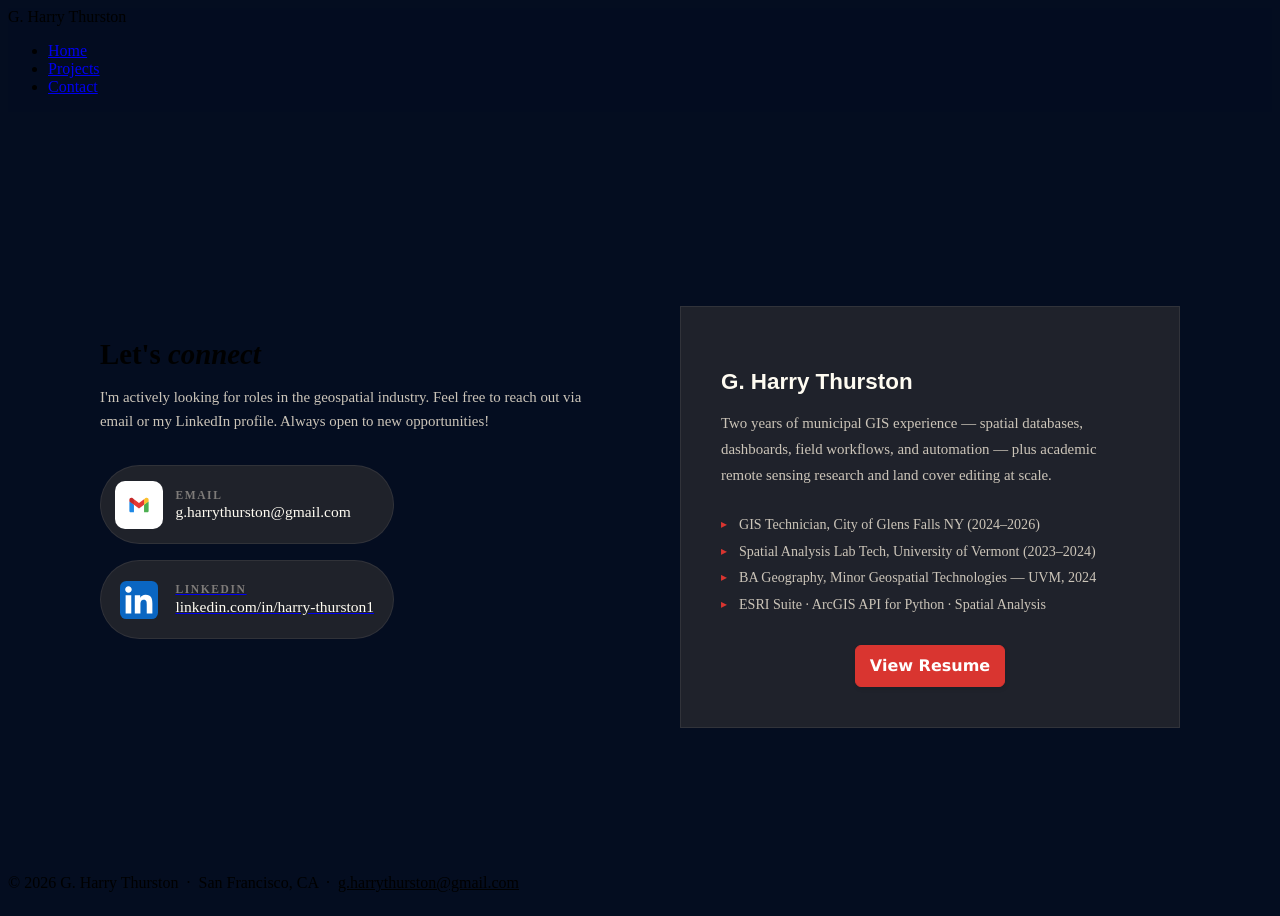
==== contact.html @ 18547f68 "Add files via upload" ====
<!DOCTYPE html>
<html lang="en">
<head>
  <meta charset="UTF-8" />
  <meta name="viewport" content="width=device-width, initial-scale=1.0" />
  <title>Links | G. Harry Thurston</title>
  <link rel="stylesheet" href="styles.css" />
  <style>
    /* ── Theme (matches home page) ───────────────────────────── */
    :root {
      --bg:        #252422;
      --surface:   #403d39;
      --card:      rgba(64,61,57,0.45);
      --white:     #fffcf2;
      --muted-hi:  #ccc5b9;
      --muted:     rgba(204,197,185,0.55);
      --teal:      #D93530;
      --border:    rgba(204,197,185,0.1);
      --border-hi: rgba(217,53,48,0.45);
      --shadow-md: 0 8px 32px rgba(0,0,0,0.45);
    }
    body { background: #040d20; min-height: 100vh; display: flex; flex-direction: column; }
    nav  { background: rgba(4,13,32,0.92); }
    #links-section { flex: 1; display: flex; align-items: center; }

    /* ── Page Header ──────────────────────────────────────────── */
    #page-header {
      padding: 10rem 2rem 5rem;
      border-bottom: 1px solid var(--border);
      position: relative; overflow: hidden;
    }
    .page-header-inner {
      position: relative; z-index: 1;
      max-width: 1080px; margin: 0 auto;
    }

    /* ── Main Content ─────────────────────────────────────────── */
    #links-section {
      padding: 5rem 2rem 1rem;
    }
    .links-layout {
      max-width: 1080px; margin: 0 auto;
      display: grid; grid-template-columns: 1fr 1fr;
      gap: 5rem; align-items: start;
    }

    /* ── Contact Cards ────────────────────────────────────────── */
    .contact-stack { display: flex; flex-direction: column; gap: 1rem; width: fit-content; align-items: stretch; }

    .contact-card {
      display: inline-flex; align-items: center; gap: 0.75rem;
      background: var(--card);
      border: 1px solid var(--border);
      border-radius: 999px;
      padding: 0.9rem 1.2rem 0.9rem 0.9rem;
      transition: border-color 0.22s, transform 0.22s, box-shadow 0.22s;
      cursor: pointer;
    }
    .contact-card:hover {
      border-color: #D93530;
      transform: translateX(6px);
      box-shadow: var(--shadow-sm);
    }
    .contact-card-icon {
      width: 46px; height: 46px; min-width: 46px;
      border-radius: 10px;
      display: flex; align-items: center; justify-content: center;
      font-size: 1.3rem;
      background: rgba(61,217,207,0.08);
      border: 1px solid rgba(61,217,207,0.15);
    }
    .contact-card-text { flex: 1; }
    .contact-card-label {
      font-size: 0.72rem; font-weight: 700; letter-spacing: 0.14em;
      text-transform: uppercase; color: var(--muted);
      margin-bottom: 0.15rem;
    }
    .contact-card-value {
      font-size: 0.97rem; font-weight: 500; color: var(--white);
    }
    .contact-card-arrow {
      color: var(--muted); font-size: 1.1rem;
      transition: color 0.2s, transform 0.2s;
    }
    .contact-card:hover .contact-card-arrow {
      color: var(--teal); transform: translateX(3px);
    }

    /* ── Resume Block ─────────────────────────────────────────── */
    .resume-block {
      background: var(--card);
      border: 1px solid var(--border);
      border-radius: var(--radius);
      padding: 2.5rem;
    }
    .resume-block h3 {
      font-family: 'Lato', sans-serif;
      font-size: 1.4rem; font-weight: 700; color: var(--white);
      margin-bottom: 0.75rem;
    }
    .resume-block p {
      font-size: 0.93rem; color: var(--muted-hi);
      font-weight: 300; line-height: 1.75;
      margin-bottom: 1.75rem;
    }
    .resume-highlights {
      display: flex; flex-direction: column; gap: 0.6rem;
      margin-bottom: 2rem;
    }
    .resume-highlight {
      display: flex; align-items: center; gap: 0.75rem;
      font-size: 0.88rem; color: var(--muted-hi);
    }
    .resume-highlight::before {
      content: '▸'; color: var(--teal); font-size: 0.75rem;
    }
    .resume-btns { display: flex; gap: 0.75rem; flex-wrap: wrap; }
    .button-24 {
      background: #D93530;
      border: 1px solid #D93530;
      border-radius: 6px;
      box-shadow: rgba(0,0,0,0.1) 1px 2px 4px;
      box-sizing: border-box;
      color: #FFFFFF;
      cursor: pointer;
      display: inline-block;
      font-family: 'DM Sans', system-ui, sans-serif;
      font-size: 16px;
      font-weight: 800;
      line-height: 16px;
      min-height: 40px;
      outline: 0;
      padding: 12px 14px;
      text-align: center;
      text-rendering: geometricprecision;
      text-transform: none;
      user-select: none;
      -webkit-user-select: none;
      touch-action: manipulation;
      vertical-align: middle;
      text-decoration: none;
      white-space: nowrap;
    }
    .button-24:hover, .button-24:active {
      background-color: initial;
      background-position: 0 0;
      color: #D93530;
    }
    .button-24:active { opacity: .5; }

    /* ── Availability Banner ──────────────────────────────────── */
    #availability {
      padding: 3rem 2rem;
      background: var(--surface);
      border-top: 1px solid var(--border);
      border-bottom: 1px solid var(--border);
    }
    .avail-inner {
      max-width: 1080px; margin: 0 auto;
      display: flex; align-items: center; gap: 2rem; flex-wrap: wrap;
    }
    .avail-dot {
      width: 10px; height: 10px; border-radius: 50%;
      background: #02c39a;
      box-shadow: 0 0 0 4px rgba(2,195,154,0.2);
      flex-shrink: 0;
    }
    .avail-text { flex: 1; }
    .avail-text strong { color: var(--white); font-weight: 600; }
    .avail-text p { font-size: 0.95rem; color: var(--muted-hi); font-weight: 300; }

    /* ── Responsive ───────────────────────────────────────────── */
    @media (max-width: 820px) {
      .links-layout { grid-template-columns: 1fr; gap: 3rem; }
    }
  </style>
</head>
<body>

<!-- ── Nav ───────────────────────────────────────────────────── -->
<nav>
  <div class="nav-logo">G. Harry <span>Thurston</span></div>
  <ul class="nav-links">
    <li><a href="index.html">Home</a></li>
    <li><a href="projects.html">Projects</a></li>
    <li><a href="contact.html" class="active">Contact</a></li>
  </ul>
</nav>

<!-- ── Links + Resume ────────────────────────────────────────── -->
<section id="links-section">
  <div class="links-layout">

    <!-- Contact Links -->
    <div>
      <h2 class="section-title" style="font-size:1.8rem; margin-top:2rem; margin-bottom:0.6rem;">
        Let's <em>connect</em>
      </h2>
      <p style="font-size:0.93rem; color:var(--muted-hi); font-weight:300; margin-bottom:2rem; line-height:1.6;">
        I'm actively looking for roles in the geospatial industry. Feel free to reach out via email or my LinkedIn profile. Always open to new opportunities!
      </p>
      <div class="contact-stack">

        <div class="contact-card" onclick="copyEmail(this)" style="cursor:pointer;">
          <div class="contact-card-icon" style="background:#fff; border-color:rgba(255,255,255,0.3);">
            <svg width="22" height="22" viewBox="0 0 48 48" xmlns="http://www.w3.org/2000/svg">
              <path fill="#4caf50" d="M45,16.2l-5,2.75l-5,4.75L35,40h7c1.657,0,3-1.343,3-3V16.2z"/>
              <path fill="#1e88e5" d="M3,16.2l3.614,1.71L13,23.7V40H6c-1.657,0-3-1.343-3-3V16.2z"/>
              <polygon fill="#e53935" points="35,11.2 24,19.45 13,11.2 12,17 13,23.7 24,31.45 35,23.7 36,17"/>
              <path fill="#c62828" d="M3,12.298V16.2l10,7.5V11.2L9.876,8.859C9.132,8.301,8.228,8,7.298,8h0C4.924,8,3,9.924,3,12.298z"/>
              <path fill="#fbc02d" d="M45,12.298V16.2l-10,7.5V11.2l3.124-2.341C38.868,8.301,39.772,8,40.702,8h0C43.076,8,45,9.924,45,12.298z"/>
            </svg>
          </div>
          <div class="contact-card-text">
            <div class="contact-card-label">Email</div>
            <div class="contact-card-value" id="email-value">g.harrythurston@gmail.com</div>
          </div>
        </div>

        <a href="https://www.linkedin.com/in/harry-thurston1" target="_blank" class="contact-card">
          <div class="contact-card-icon" style="background:transparent; border-color:transparent;">
            <svg width="38" height="38" viewBox="0 0 24 24" xmlns="http://www.w3.org/2000/svg">
              <rect width="24" height="24" rx="4" fill="#0A66C2"/>
              <path fill="#fff" d="M20.447 20.452h-3.554v-5.569c0-1.328-.027-3.037-1.852-3.037-1.853 0-2.136 1.445-2.136 2.939v5.667H9.351V9h3.414v1.561h.046c.477-.9 1.637-1.85 3.37-1.85 3.601 0 4.267 2.37 4.267 5.455v6.286zM5.337 7.433c-1.144 0-2.063-.926-2.063-2.065 0-1.138.92-2.063 2.063-2.063 1.14 0 2.064.925 2.064 2.063 0 1.139-.925 2.065-2.064 2.065zm1.782 13.019H3.555V9h3.564v11.452z"/>
            </svg>
          </div>
          <div class="contact-card-text">
            <div class="contact-card-label">LinkedIn</div>
            <div class="contact-card-value">linkedin.com/in/harry-thurston1</div>
          </div>
        </a>

      </div>
    </div>

    <!-- Resume -->
    <div>
      <div class="resume-block">
        <h3>G. Harry Thurston</h3>
        <p>
          Two years of municipal GIS experience — spatial databases, dashboards,
          field workflows, and automation — plus academic remote sensing research
          and land cover editing at scale.
        </p>
        <div class="resume-highlights">
          <div class="resume-highlight">GIS Technician, City of Glens Falls NY (2024–2026)</div>
          <div class="resume-highlight">Spatial Analysis Lab Tech, University of Vermont (2023–2024)</div>
          <div class="resume-highlight">BA Geography, Minor Geospatial Technologies — UVM, 2024</div>
          <div class="resume-highlight">ESRI Suite · ArcGIS API for Python · Spatial Analysis</div>
        </div>
        <div class="resume-btns" style="justify-content:center;">
          <a href="ThurstonResume2026.pdf" target="_blank" class="button-24">View Resume</a>
        </div>
      </div>
    </div>

  </div>
</section>

<!-- ── Footer ─────────────────────────────────────────────────── -->
<footer>
  <p>© 2026 G. Harry Thurston &nbsp;·&nbsp; San Francisco, CA &nbsp;·&nbsp; <a href="mailto:g.harrythurston@gmail.com" style="color:inherit;">g.harrythurston@gmail.com</a></p>
</footer>

<script>
  function copyEmail(el) {
    navigator.clipboard.writeText('g.harrythurston@gmail.com').then(function() {
      var label = el.querySelector('.contact-card-label');
      label.textContent = 'Copied!';
      setTimeout(function() { label.textContent = 'Email'; }, 5000);
    });
  }
</script>
</body>
</html>
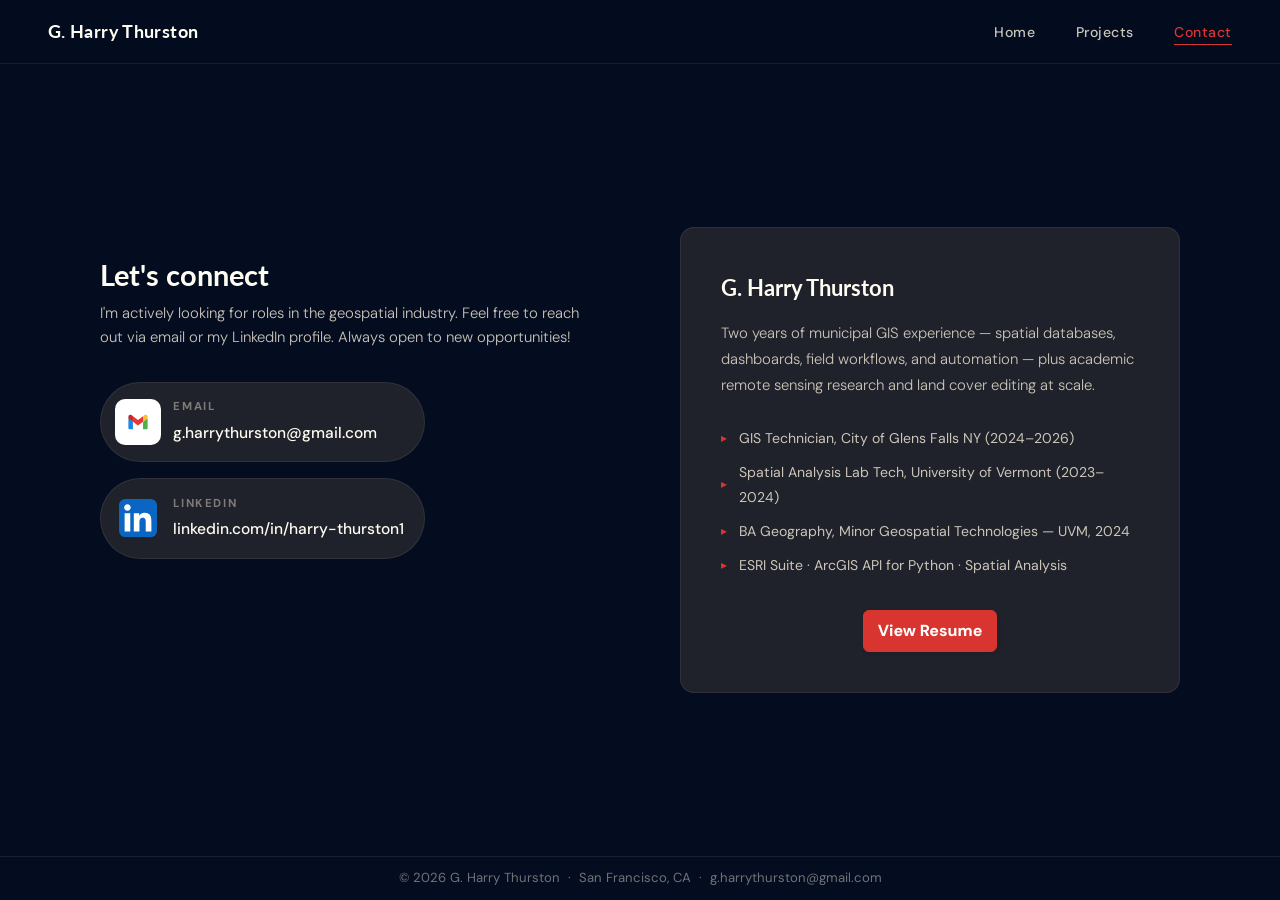
==== commit f99047b3: "Updated for mobile" ====
--- a/contact.html
+++ b/contact.html
@@ -180,6 +180,7 @@
 <!-- ── Nav ───────────────────────────────────────────────────── -->
 <nav>
   <div class="nav-logo">G. Harry <span>Thurston</span></div>
+  <button class="nav-hamburger" aria-label="Menu"><span></span><span></span><span></span></button>
   <ul class="nav-links">
     <li><a href="index.html">Home</a></li>
     <li><a href="projects.html">Projects</a></li>
@@ -271,5 +272,6 @@
     });
   }
 </script>
+<script src="nav.js"></script>
 </body>
 </html>
--- a/styles.css
+++ b/styles.css
@@ -0,0 +1,297 @@
+/* ── Google Fonts ─────────────────────────────────────────────── */
+@import url('https://fonts.googleapis.com/css2?family=Lato:ital,wght@0,300;0,400;0,700;0,900;1,400&family=DM+Sans:ital,wght@0,300;0,400;0,500;0,600;0,700;1,400&display=swap');
+
+/* ── Reset & Variables ────────────────────────────────────────── */
+*, *::before, *::after { box-sizing: border-box; margin: 0; padding: 0; }
+
+:root {
+  --bg:         #03445e;
+  --surface:    #05668d;
+  --card:       #065c7e;
+  --border:     #028090;
+  --border-hi:  #00a896;
+  --teal:       #02c39a;
+  --teal-dim:   #00a896;
+  --teal-glow:  rgba(2,195,154,0.15);
+  --white:      #f5f7e8;
+  --muted:      #6ab5bc;
+  --muted-hi:   #a3d4d1;
+  --navy-text:  #ddeeed;
+  --shadow-sm:  0 2px 12px rgba(3,68,94,0.5);
+  --shadow-md:  0 8px 32px rgba(3,68,94,0.55);
+  --shadow-lg:  0 20px 60px rgba(3,68,94,0.6);
+  --radius:     14px;
+  --radius-sm:  8px;
+}
+
+html { scroll-behavior: smooth; }
+
+body {
+  font-family: 'DM Sans', system-ui, sans-serif;
+  background: var(--bg);
+  color: var(--navy-text);
+  line-height: 1.75;
+  -webkit-font-smoothing: antialiased;
+}
+
+a { color: inherit; text-decoration: none; }
+img { display: block; max-width: 100%; }
+
+/* ── Nav ──────────────────────────────────────────────────────── */
+nav {
+  position: fixed; top: 0; left: 0; right: 0; z-index: 100;
+  background: rgba(3,68,94,0.92);
+  backdrop-filter: blur(16px);
+  border-bottom: 1px solid var(--border);
+  display: flex; align-items: center; justify-content: space-between;
+  padding: 0 3rem;
+  height: 64px;
+}
+.nav-logo {
+  font-family: 'Lato', sans-serif;
+  font-size: 1.15rem; font-weight: 700;
+  color: var(--white); letter-spacing: 0.02em;
+}
+.nav-logo span { color: var(--white); }
+.nav-links { display: flex; gap: 2.5rem; list-style: none; }
+.nav-links a {
+  color: var(--muted-hi); font-size: 0.88rem; font-weight: 500;
+  letter-spacing: 0.04em; transition: color 0.2s;
+  position: relative; padding-bottom: 2px;
+}
+.nav-links a::after {
+  content: ''; position: absolute; bottom: -2px; left: 0; right: 0;
+  height: 1px; background: var(--teal);
+  transform: scaleX(0); transition: transform 0.2s;
+}
+.nav-links a:hover { color: var(--teal); }
+.nav-links a:hover::after,
+.nav-links a.active::after { transform: scaleX(1); }
+.nav-links a.active { color: var(--teal); }
+
+/* ── Buttons ──────────────────────────────────────────────────── */
+.btn {
+  display: inline-flex; align-items: center; gap: 0.5rem;
+  padding: 0.6rem 1.4rem;
+  border-radius: 999px; font-size: 0.9rem; font-weight: 600;
+  font-family: 'DM Sans', sans-serif;
+  cursor: pointer; transition: all 0.22s; border: none;
+}
+.btn-primary {
+  background: linear-gradient(135deg, #686868 0%, #9a9a9a 35%, #b8b8b8 50%, #8a8a8a 65%, #606060 100%);
+  color: #ffffff;
+  text-shadow: 0 1px 2px rgba(0,0,0,0.4);
+}
+.btn-primary:hover {
+  background: linear-gradient(135deg, #727272 0%, #aaaaaa 35%, #c4c4c4 50%, #969696 65%, #686868 100%);
+  transform: translateY(-2px);
+}
+.btn-outline {
+  background: transparent; color: var(--teal);
+  border: 1px solid var(--teal-dim);
+}
+.btn-outline:hover {
+  background: var(--teal-glow); border-color: var(--teal);
+  transform: translateY(-2px);
+}
+.btn-ghost {
+  background: var(--card); color: var(--muted-hi);
+  border: 1px solid var(--border-hi);
+}
+.btn-ghost:hover {
+  color: var(--white); border-color: var(--muted);
+  transform: translateY(-2px);
+}
+
+/* ── Section Helpers ──────────────────────────────────────────── */
+section { padding: 6rem 2rem; }
+.container { max-width: 1080px; margin: 0 auto; }
+
+.label {
+  font-size: 0.72rem; font-weight: 700; letter-spacing: 0.2em;
+  text-transform: uppercase; color: var(--teal);
+  margin-bottom: 0.6rem; display: block;
+}
+.section-title {
+  font-family: 'Lato', sans-serif;
+  font-size: clamp(2rem, 4.5vw, 3rem);
+  font-weight: 700; color: var(--white);
+  line-height: 1.15; margin-bottom: 1rem;
+}
+.section-title em { color: var(--white); font-style: normal; }
+.section-sub {
+  font-size: 1.05rem; color: var(--muted-hi);
+  max-width: 560px; margin-bottom: 3.5rem; font-weight: 300;
+}
+.rule {
+  width: 40px; height: 3px;
+  background: linear-gradient(90deg, var(--teal), transparent);
+  border-radius: 2px; margin-bottom: 1.25rem;
+}
+
+/* ── Cards ────────────────────────────────────────────────────── */
+.card {
+  background: var(--card);
+  border: 1px solid var(--border);
+  border-radius: var(--radius);
+  box-shadow: var(--shadow-sm);
+}
+
+/* ── Tag Pills ────────────────────────────────────────────────── */
+.tag {
+  display: inline-flex; align-items: center;
+  background: rgba(2,195,154,0.1);
+  border: 1px solid rgba(2,195,154,0.25);
+  color: var(--teal); font-size: 0.73rem; font-weight: 600;
+  padding: 0.25rem 0.7rem; border-radius: 999px;
+  letter-spacing: 0.04em;
+}
+.tag.amber {
+  background: rgba(245,247,232,0.1);
+  border-color: rgba(245,247,232,0.25);
+  color: #f5f7e8;
+}
+
+/* ── Lightbox ─────────────────────────────────────────────────── */
+#lightbox {
+  display: none; position: fixed; inset: 0; z-index: 999;
+  background: rgba(0,0,0,0.92);
+  flex-direction: column; align-items: center; justify-content: center;
+  cursor: zoom-out;
+}
+#lightbox.open { display: flex; }
+#lightbox img {
+  max-width: 90vw; max-height: 88vh;
+  border-radius: 10px;
+  box-shadow: 0 8px 64px rgba(0,0,0,0.8);
+}
+#lightbox-close {
+  position: fixed; top: 1.25rem; right: 1.5rem;
+  font-size: 1.75rem; color: var(--muted-hi); cursor: pointer;
+  background: none; border: none; transition: color 0.2s;
+  font-family: 'DM Sans', sans-serif;
+}
+#lightbox-close:hover { color: var(--white); }
+
+/* ── Background Orbs ──────────────────────────────────────────── */
+.bg-orbs {
+  position: fixed; inset: 0;
+  z-index: -1;
+  pointer-events: none;
+  overflow: hidden;
+}
+.bg-orb {
+  position: absolute;
+  border-radius: 50%;
+  will-change: transform;
+}
+.bg-orb-1 {
+  width: 850px; height: 850px;
+  background: radial-gradient(circle, #028090 0%, transparent 70%);
+  opacity: 0.18;
+  top: -320px; left: -220px;
+  filter: blur(65px);
+  animation: orb1 34s ease-in-out infinite alternate;
+}
+.bg-orb-2 {
+  width: 720px; height: 720px;
+  background: radial-gradient(circle, #00a896 0%, transparent 70%);
+  opacity: 0.13;
+  bottom: -220px; right: -180px;
+  filter: blur(75px);
+  animation: orb2 27s ease-in-out infinite alternate;
+}
+.bg-orb-3 {
+  width: 620px; height: 620px;
+  background: radial-gradient(circle, #02c39a 0%, transparent 70%);
+  opacity: 0.09;
+  top: 38%; left: 28%;
+  filter: blur(90px);
+  animation: orb3 42s ease-in-out infinite alternate;
+}
+.bg-orb-4 {
+  width: 520px; height: 520px;
+  background: radial-gradient(circle, #05668d 0%, transparent 70%);
+  opacity: 0.22;
+  top: 12%; right: 8%;
+  filter: blur(55px);
+  animation: orb4 23s ease-in-out infinite alternate;
+}
+@keyframes orb1 {
+  from { transform: translate(0, 0) scale(1); }
+  to   { transform: translate(160px, 210px) scale(1.18); }
+}
+@keyframes orb2 {
+  from { transform: translate(0, 0) scale(1); }
+  to   { transform: translate(-140px, -170px) scale(1.14); }
+}
+@keyframes orb3 {
+  0%   { transform: translate(0, 0) scale(1); }
+  40%  { transform: translate(110px, -90px) scale(1.1); }
+  100% { transform: translate(-80px, 110px) scale(0.92); }
+}
+@keyframes orb4 {
+  from { transform: translate(0, 0) scale(1); }
+  to   { transform: translate(-90px, 140px) scale(1.12); }
+}
+
+/* ── Footer ───────────────────────────────────────────────────── */
+footer {
+  border-top: 1px solid var(--border);
+  text-align: center; padding: 0 2rem; height: 44px; display: flex; align-items: center; justify-content: center;
+  font-size: 0.82rem; color: var(--muted);
+}
+
+/* ── Hamburger ────────────────────────────────────────────────── */
+.nav-hamburger {
+  display: none;
+  flex-direction: column;
+  justify-content: center;
+  gap: 5px;
+  background: none;
+  border: none;
+  cursor: pointer;
+  padding: 4px;
+  z-index: 101;
+}
+.nav-hamburger span {
+  display: block;
+  width: 24px;
+  height: 2px;
+  background: var(--muted-hi);
+  border-radius: 2px;
+  transition: all 0.25s;
+}
+.nav-hamburger.open span:nth-child(1) { transform: translateY(7px) rotate(45deg); }
+.nav-hamburger.open span:nth-child(2) { opacity: 0; }
+.nav-hamburger.open span:nth-child(3) { transform: translateY(-7px) rotate(-45deg); }
+
+/* ── Responsive ───────────────────────────────────────────────── */
+@media (max-width: 768px) {
+  nav { padding: 0 1.25rem; }
+  section { padding: 4rem 1.25rem; }
+}
+
+@media (max-width: 600px) {
+  .nav-hamburger { display: flex; }
+  .nav-links {
+    display: none;
+    position: fixed;
+    top: 64px; left: 0; right: 0;
+    background: rgba(4,13,32,0.97);
+    backdrop-filter: blur(16px);
+    flex-direction: column;
+    gap: 0;
+    padding: 0.5rem 0 1rem;
+    border-bottom: 1px solid var(--border);
+    z-index: 100;
+  }
+  .nav-links.open { display: flex; }
+  .nav-links li { width: 100%; }
+  .nav-links a {
+    display: block;
+    padding: 0.85rem 1.5rem;
+    font-size: 1rem;
+  }
+  section { padding: 3rem 1.25rem; }
+}
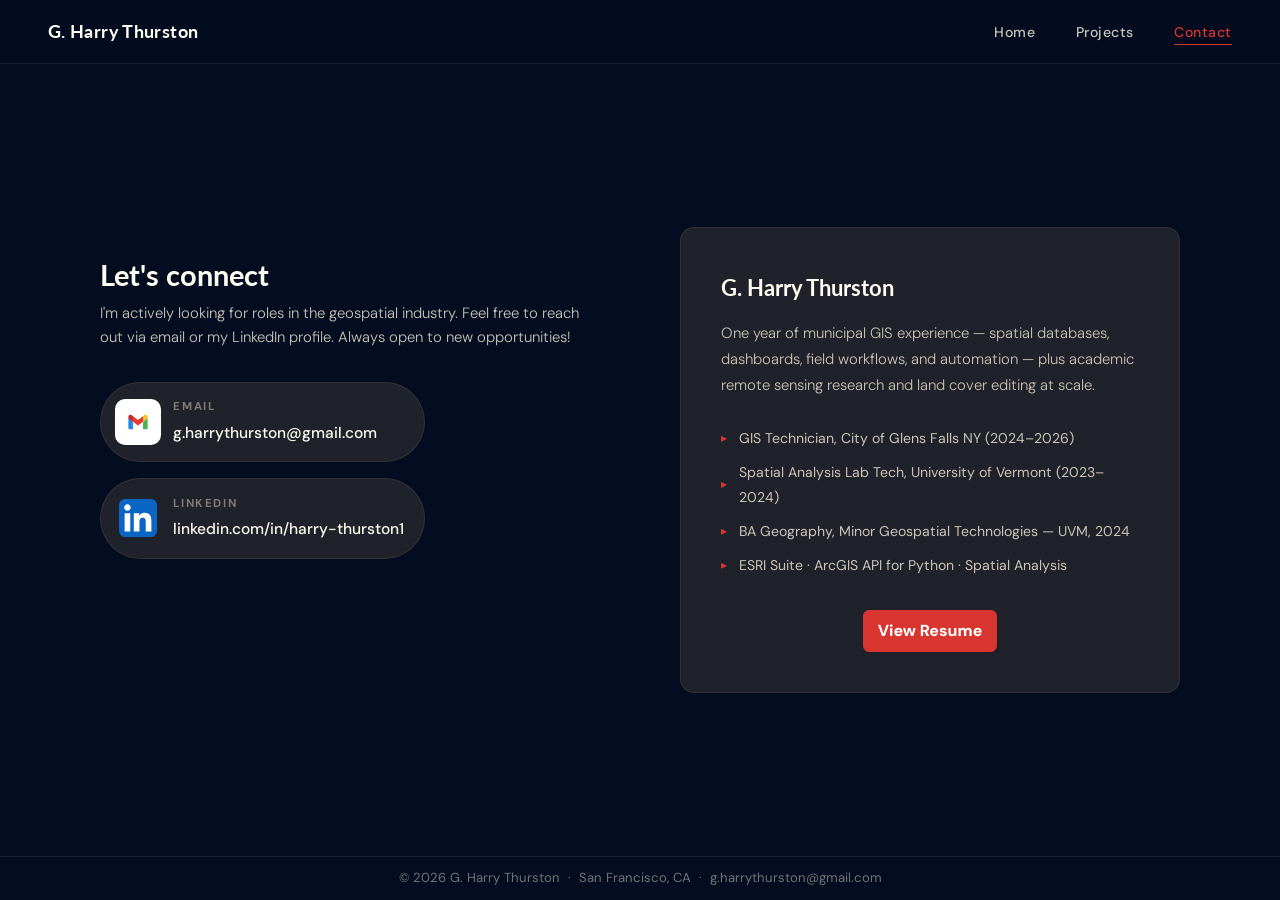
==== commit 6ee3d1d2: "Updates" ====
--- a/contact.html
+++ b/contact.html
@@ -172,6 +172,7 @@
     /* ── Responsive ───────────────────────────────────────────── */
     @media (max-width: 820px) {
       .links-layout { grid-template-columns: 1fr; gap: 3rem; }
+      .contact-stack { margin: 0 auto; }
     }
   </style>
 </head>
@@ -239,7 +240,7 @@
       <div class="resume-block">
         <h3>G. Harry Thurston</h3>
         <p>
-          Two years of municipal GIS experience — spatial databases, dashboards,
+          One year of municipal GIS experience — spatial databases, dashboards,
           field workflows, and automation — plus academic remote sensing research
           and land cover editing at scale.
         </p>
@@ -250,7 +251,7 @@
           <div class="resume-highlight">ESRI Suite · ArcGIS API for Python · Spatial Analysis</div>
         </div>
         <div class="resume-btns" style="justify-content:center;">
-          <a href="ThurstonResume2026.pdf" target="_blank" class="button-24">View Resume</a>
+          <a href="ThurstonResumeMay2026.pdf" target="_blank" download="ThurstonResumeMay2026.pdf" class="button-24">View Resume</a>
         </div>
       </div>
     </div>
